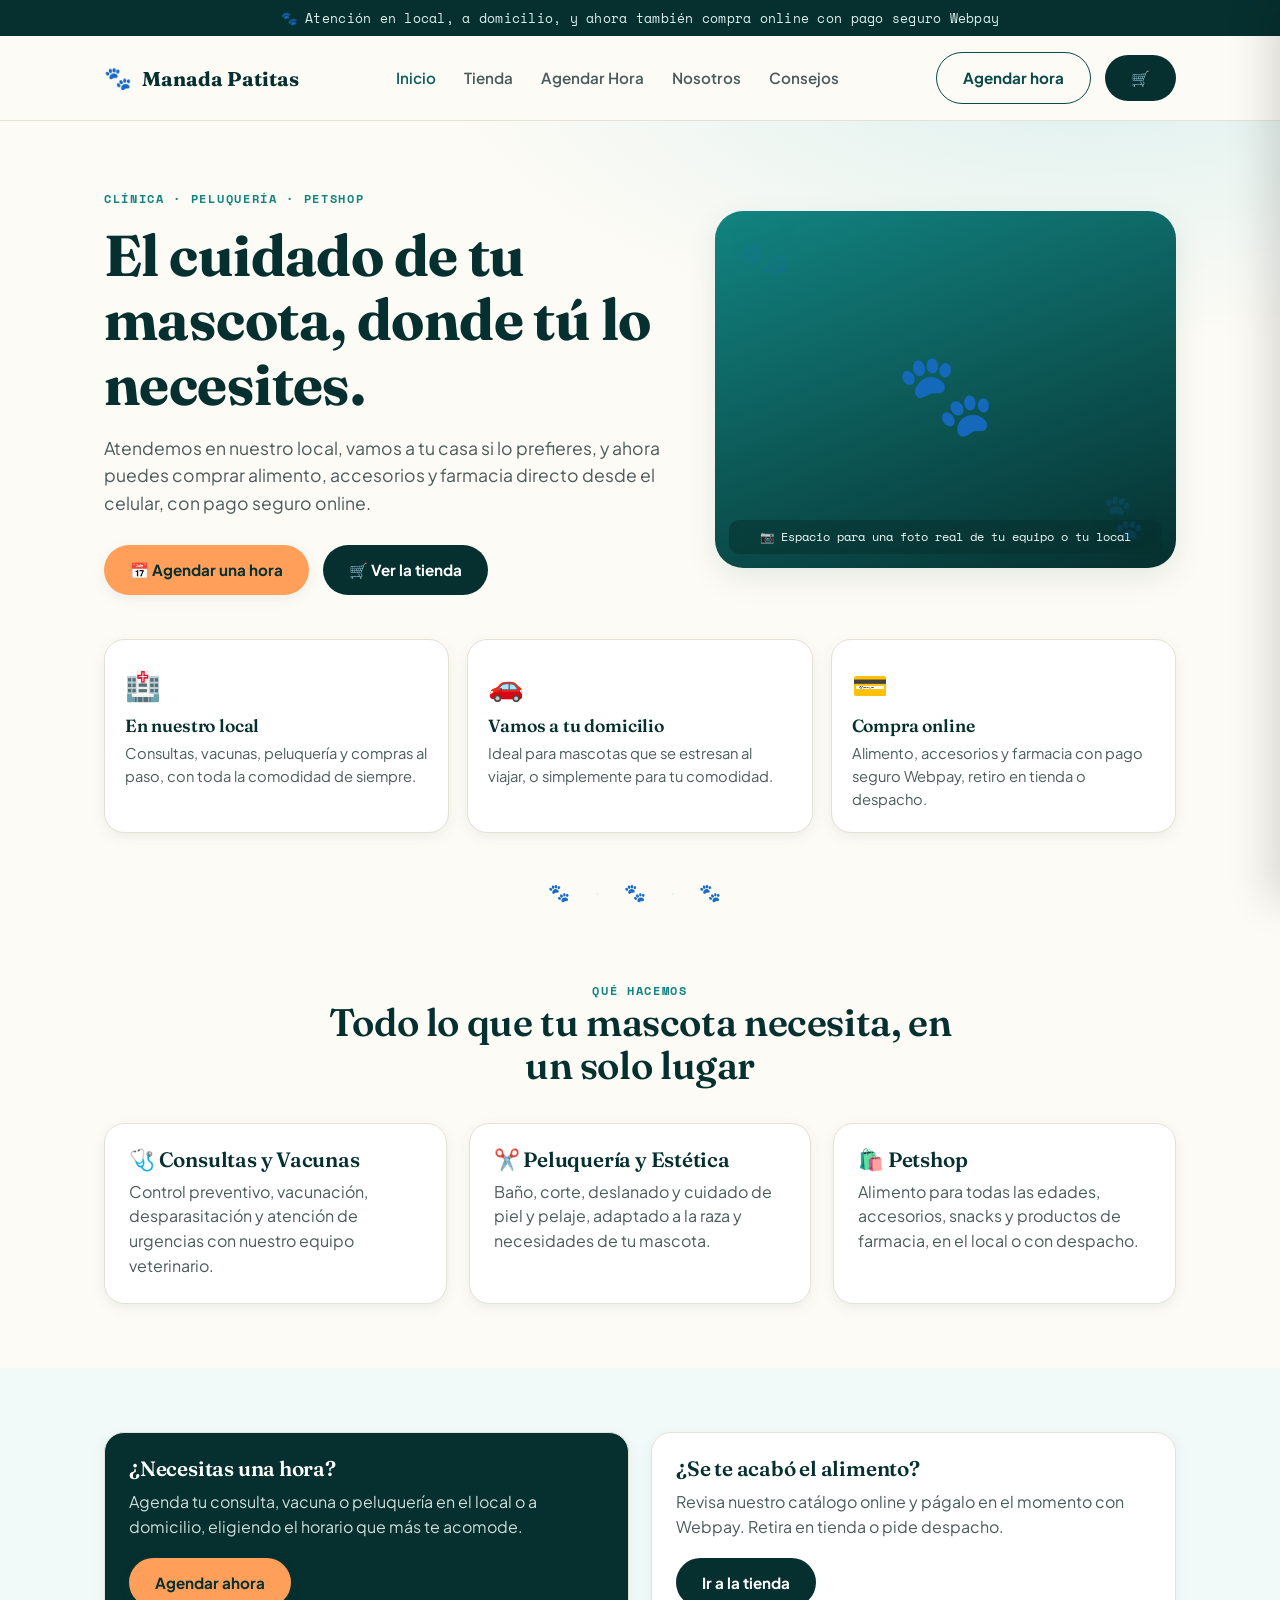
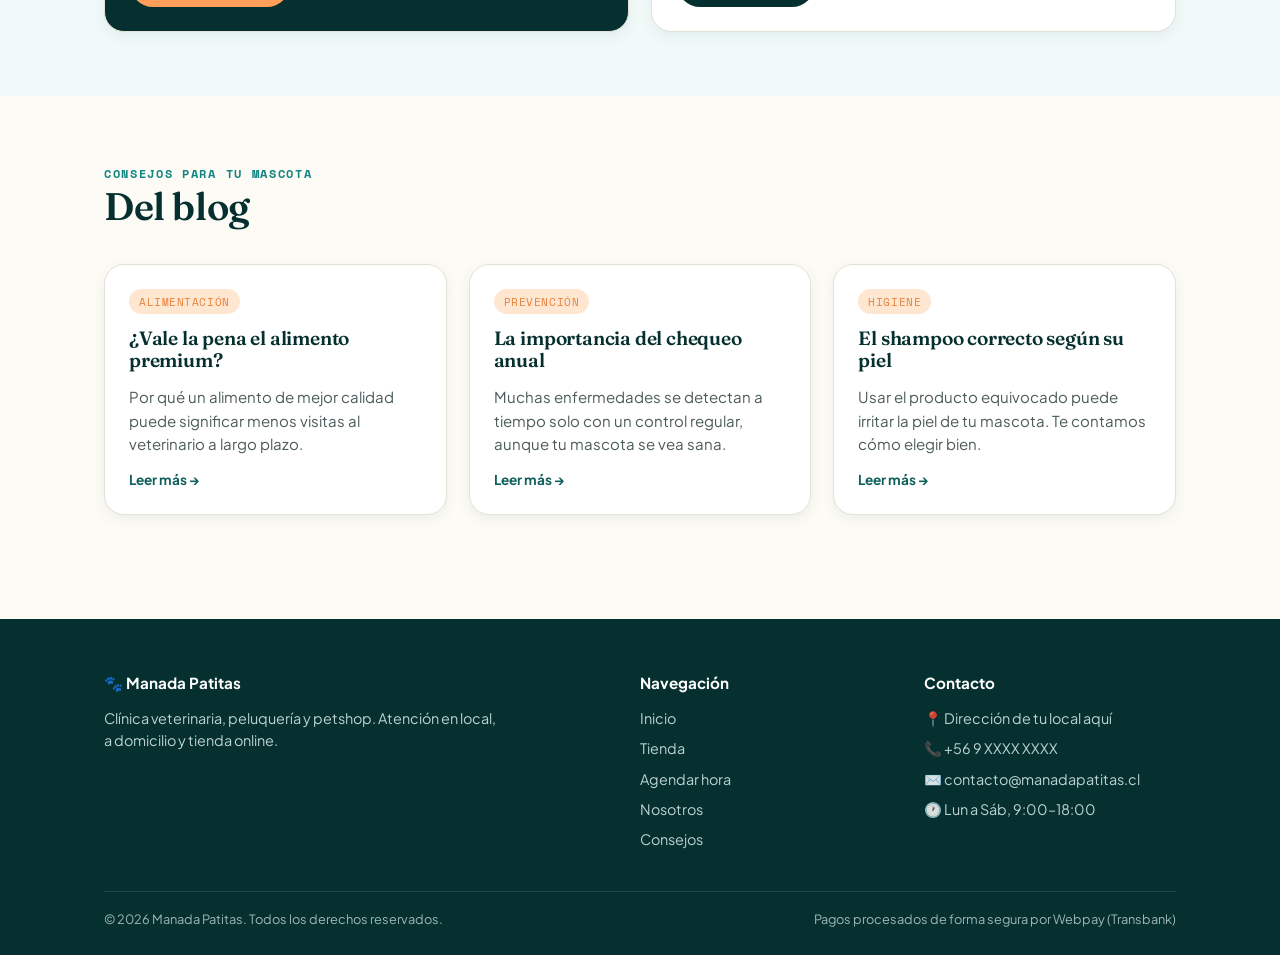
==== tienda/index.html @ aee654c7 "Add files via upload" ====
<!DOCTYPE html>
<html lang="es">
<head>
<meta charset="UTF-8">
<meta name="viewport" content="width=device-width, initial-scale=1.0">
<title>Manada Patitas — Veterinaria, Peluquería y Petshop</title>
<meta name="description" content="Clínica veterinaria, peluquería canina/felina y petshop. Atención en local, visitas a domicilio y tienda online con despacho.">
<link rel="stylesheet" href="estilos-tienda.css">
</head>
<body>

  <div class="barra-anuncio">🐾 Atención en local, a domicilio, y ahora también compra online con pago seguro Webpay</div>

  <nav class="nav-principal">
    <div class="nav-interior">
      <a href="index.html" class="marca"><span class="huella">🐾</span> Manada Patitas</a>
      <div class="nav-links" id="nav-links">
        <a href="index.html" class="activo">Inicio</a>
        <a href="tienda.html">Tienda</a>
        <a href="agenda.html">Agendar Hora</a>
        <a href="nosotros.html">Nosotros</a>
        <a href="blog.html">Consejos</a>
      </div>
      <div class="nav-cta">
        <a href="agenda.html" class="btn btn-fantasma">Agendar hora</a>
        <button id="btn-abrir-carrito" class="btn btn-secundario">🛒 <span id="badge-carrito" class="badge-cantidad oculto">0</span></button>
        <button class="nav-toggle" id="nav-toggle">☰</button>
      </div>
    </div>
  </nav>

  <!-- HERO -->
  <section class="hero">
    <div class="contenedor">
      <div class="hero-grid">
        <div>
          <span class="eyebrow">Clínica · Peluquería · Petshop</span>
          <h1>El cuidado de tu mascota, donde tú lo necesites.</h1>
          <p class="lead">Atendemos en nuestro local, vamos a tu casa si lo prefieres, y ahora puedes comprar alimento, accesorios y farmacia directo desde el celular, con pago seguro online.</p>
          <div class="hero-acciones">
            <a href="agenda.html" class="btn btn-primario">📅 Agendar una hora</a>
            <a href="tienda.html" class="btn btn-secundario">🛒 Ver la tienda</a>
          </div>
        </div>
        <div class="hero-ilustracion">
          <span class="huella-grande">🐾</span>
          <div class="placeholder-nota">📷 Espacio para una foto real de tu equipo o tu local</div>
        </div>
      </div>

      <div class="triptico">
        <div class="triptico-item">
          <div class="icono">🏥</div>
          <h3>En nuestro local</h3>
          <p>Consultas, vacunas, peluquería y compras al paso, con toda la comodidad de siempre.</p>
        </div>
        <div class="triptico-item">
          <div class="icono">🚗</div>
          <h3>Vamos a tu domicilio</h3>
          <p>Ideal para mascotas que se estresan al viajar, o simplemente para tu comodidad.</p>
        </div>
        <div class="triptico-item">
          <div class="icono">💳</div>
          <h3>Compra online</h3>
          <p>Alimento, accesorios y farmacia con pago seguro Webpay, retiro en tienda o despacho.</p>
        </div>
      </div>
    </div>
  </section>

  <div class="divisor-huellas">🐾 · 🐾 · 🐾</div>

  <!-- SERVICIOS DESTACADOS -->
  <section class="seccion">
    <div class="contenedor">
      <div class="seccion-cabecera centrada" style="margin-left:auto; margin-right:auto;">
        <span class="eyebrow">Qué hacemos</span>
        <h2>Todo lo que tu mascota necesita, en un solo lugar</h2>
      </div>
      <div class="grid-3">
        <div class="tarjeta">
          <h3>🩺 Consultas y Vacunas</h3>
          <p style="color:var(--ink-soft); margin-top:8px;">Control preventivo, vacunación, desparasitación y atención de urgencias con nuestro equipo veterinario.</p>
        </div>
        <div class="tarjeta">
          <h3>✂️ Peluquería y Estética</h3>
          <p style="color:var(--ink-soft); margin-top:8px;">Baño, corte, deslanado y cuidado de piel y pelaje, adaptado a la raza y necesidades de tu mascota.</p>
        </div>
        <div class="tarjeta">
          <h3>🛍️ Petshop</h3>
          <p style="color:var(--ink-soft); margin-top:8px;">Alimento para todas las edades, accesorios, snacks y productos de farmacia, en el local o con despacho.</p>
        </div>
      </div>
    </div>
  </section>

  <!-- CTA DOBLE -->
  <section class="seccion seccion-alt">
    <div class="contenedor grid-2">
      <div class="tarjeta" style="background:var(--teal-950); color:var(--teal-050);">
        <h3 style="color:var(--white);">¿Necesitas una hora?</h3>
        <p style="opacity:0.85; margin:10px 0 18px;">Agenda tu consulta, vacuna o peluquería en el local o a domicilio, eligiendo el horario que más te acomode.</p>
        <a href="agenda.html" class="btn btn-primario">Agendar ahora</a>
      </div>
      <div class="tarjeta">
        <h3>¿Se te acabó el alimento?</h3>
        <p style="color:var(--ink-soft); margin:10px 0 18px;">Revisa nuestro catálogo online y págalo en el momento con Webpay. Retira en tienda o pide despacho.</p>
        <a href="tienda.html" class="btn btn-secundario">Ir a la tienda</a>
      </div>
    </div>
  </section>

  <!-- MINI BLOG PREVIEW -->
  <section class="seccion">
    <div class="contenedor">
      <div class="seccion-cabecera">
        <span class="eyebrow">Consejos para tu mascota</span>
        <h2>Del blog</h2>
      </div>
      <div class="grid-3">
        <div class="articulo-card tarjeta">
          <span class="categoria-tag">Alimentación</span>
          <h3>¿Vale la pena el alimento premium?</h3>
          <p>Por qué un alimento de mejor calidad puede significar menos visitas al veterinario a largo plazo.</p>
          <a href="blog.html#alimentacion" class="fuente-link">Leer más →</a>
        </div>
        <div class="articulo-card tarjeta">
          <span class="categoria-tag">Prevención</span>
          <h3>La importancia del chequeo anual</h3>
          <p>Muchas enfermedades se detectan a tiempo solo con un control regular, aunque tu mascota se vea sana.</p>
          <a href="blog.html#chequeos" class="fuente-link">Leer más →</a>
        </div>
        <div class="articulo-card tarjeta">
          <span class="categoria-tag">Higiene</span>
          <h3>El shampoo correcto según su piel</h3>
          <p>Usar el producto equivocado puede irritar la piel de tu mascota. Te contamos cómo elegir bien.</p>
          <a href="blog.html#shampoo" class="fuente-link">Leer más →</a>
        </div>
      </div>
    </div>
  </section>

  <div id="footer-placeholder"></div>

  <!-- CARRITO LATERAL -->
  <div class="overlay-carrito" id="overlay-carrito"></div>
  <div class="panel-carrito" id="panel-carrito">
    <div class="carrito-cabecera">
      <h3>Tu carrito</h3>
      <button id="btn-cerrar-carrito" class="btn btn-fantasma" style="padding:8px 14px;">✕</button>
    </div>
    <div class="carrito-items" id="carrito-items-lista"></div>
    <div class="carrito-footer">
      <div class="carrito-total-row"><span>Total</span><span id="carrito-total" class="dato-mono">$0</span></div>
      <a href="tienda.html#checkout" class="btn btn-primario btn-block" id="btn-ir-a-pagar">Ir a pagar</a>
    </div>
  </div>

  <script src="tienda.js"></script>
  <script src="componentes.js"></script>
</body>
</html>
---- tienda/estilos-tienda.css ----
/* =========================================================================
   MANADA PATITAS — SITIO PÚBLICO (tienda / agenda / blog)
   Sistema de diseño propio para el sitio de clientes, distinto del panel
   interno, pero construido sobre el mismo verde-azulado de marca.
   ========================================================================= */

@import url('https://fonts.googleapis.com/css2?family=Fraunces:opsz,wght@9..144,400;9..144,600;9..144,700&family=Plus+Jakarta+Sans:wght@400;500;600;700;800&family=Space+Mono:wght@400;700&display=swap');

:root {
  /* Paleta */
  --teal-950: #06302f;
  --teal-800: #0b4a48;
  --teal-700: #0f5f5c;
  --teal-600: #128481;
  --teal-500: #17a3a0;
  --teal-100: #dcf0ee;
  --teal-050: #f1faf9;

  --apricot-600: #e8823a;
  --apricot-500: #ff9f5a;
  --apricot-100: #ffe6d1;

  --paper: #fdfbf5;
  --ink: #1c2626;
  --ink-soft: #4b5b5a;
  --line: #e4e1d6;
  --white: #ffffff;

  --font-display: 'Fraunces', 'Georgia', serif;
  --font-body: 'Plus Jakarta Sans', -apple-system, BlinkMacSystemFont, sans-serif;
  --font-mono: 'Space Mono', monospace;

  --radio: 20px;
  --radio-sm: 12px;
  --sombra: 0 10px 30px rgba(11, 74, 72, 0.10);
  --sombra-suave: 0 4px 14px rgba(11, 74, 72, 0.07);
}

* { box-sizing: border-box; margin: 0; padding: 0; }

html { scroll-behavior: smooth; }

body {
  font-family: var(--font-body);
  background: var(--paper);
  color: var(--ink);
  line-height: 1.55;
  -webkit-font-smoothing: antialiased;
}

img { max-width: 100%; display: block; }
a { color: inherit; text-decoration: none; }
ul { list-style: none; }

.contenedor {
  max-width: 1120px;
  margin: 0 auto;
  padding: 0 24px;
}

/* ---------- Tipografía general ---------- */
h1, h2, h3, .display {
  font-family: var(--font-display);
  font-weight: 600;
  color: var(--teal-950);
  line-height: 1.12;
  letter-spacing: -0.01em;
}
h1 { font-size: clamp(2.4rem, 5vw, 3.6rem); font-weight: 700; }
h2 { font-size: clamp(1.7rem, 3.2vw, 2.4rem); }
h3 { font-size: 1.3rem; }
.eyebrow {
  font-family: var(--font-mono);
  font-size: 0.75rem;
  letter-spacing: 0.14em;
  text-transform: uppercase;
  color: var(--teal-600);
  font-weight: 700;
}
.lead { font-size: 1.1rem; color: var(--ink-soft); max-width: 60ch; }
.precio, .dato-mono { font-family: var(--font-mono); }

/* ---------- Barra superior ---------- */
.barra-anuncio {
  background: var(--teal-950);
  color: var(--teal-100);
  text-align: center;
  font-size: 0.82rem;
  padding: 8px 16px;
  font-family: var(--font-mono);
  letter-spacing: 0.02em;
}

.nav-principal {
  background: var(--paper);
  border-bottom: 1px solid var(--line);
  position: sticky;
  top: 0;
  z-index: 50;
}
.nav-interior {
  max-width: 1120px;
  margin: 0 auto;
  padding: 16px 24px;
  display: flex;
  align-items: center;
  justify-content: space-between;
  gap: 20px;
}
.marca {
  display: flex;
  align-items: center;
  gap: 10px;
  font-family: var(--font-display);
  font-weight: 700;
  font-size: 1.25rem;
  color: var(--teal-950);
}
.marca .huella { font-size: 1.4rem; }
.nav-links {
  display: flex;
  gap: 28px;
  font-weight: 600;
  font-size: 0.95rem;
}
.nav-links a { color: var(--ink-soft); transition: color .15s; }
.nav-links a:hover, .nav-links a.activo { color: var(--teal-700); }
.nav-cta { display: flex; align-items: center; gap: 14px; }
.nav-toggle {
  display: none;
  background: none;
  border: none;
  font-size: 1.6rem;
  color: var(--teal-950);
  cursor: pointer;
}

/* ---------- Botones ---------- */
.btn {
  display: inline-flex;
  align-items: center;
  justify-content: center;
  gap: 8px;
  font-family: var(--font-body);
  font-weight: 700;
  font-size: 0.95rem;
  padding: 13px 26px;
  border-radius: 999px;
  border: none;
  cursor: pointer;
  transition: transform .15s ease, box-shadow .15s ease, background .15s ease;
  white-space: nowrap;
}
.btn:hover { transform: translateY(-1px); }
.btn-primario { background: var(--apricot-500); color: var(--teal-950); box-shadow: var(--sombra-suave); }
.btn-primario:hover { background: var(--apricot-600); color: var(--white); }
.btn-secundario { background: var(--teal-950); color: var(--white); }
.btn-secundario:hover { background: var(--teal-800); }
.btn-fantasma { background: transparent; color: var(--teal-800); border: 1.5px solid var(--teal-800); }
.btn-fantasma:hover { background: var(--teal-050); }
.btn-block { width: 100%; }
.btn:disabled { opacity: 0.55; cursor: not-allowed; transform: none; }

/* ---------- Hero (triptico: local / a domicilio / online) ---------- */
.hero {
  padding: 64px 0 40px;
  background: radial-gradient(1100px 500px at 85% -10%, var(--teal-100) 0%, transparent 60%);
}
.hero-grid {
  display: grid;
  grid-template-columns: 1.1fr 0.9fr;
  gap: 48px;
  align-items: center;
}
.hero h1 { margin: 14px 0 18px; }
.hero-acciones { display: flex; gap: 14px; margin-top: 28px; flex-wrap: wrap; }

.hero-ilustracion {
  aspect-ratio: 4 / 3.1;
  border-radius: 28px;
  background: linear-gradient(160deg, var(--teal-600), var(--teal-950));
  position: relative;
  overflow: hidden;
  display: flex;
  align-items: center;
  justify-content: center;
  color: var(--teal-050);
  box-shadow: var(--sombra);
}
.hero-ilustracion .huella-grande { font-size: 5rem; opacity: 0.9; }
.hero-ilustracion::before, .hero-ilustracion::after {
  content: "🐾";
  position: absolute;
  font-size: 2.4rem;
  opacity: 0.18;
  transform: rotate(-18deg);
}
.hero-ilustracion::before { top: 16px; left: 24px; }
.hero-ilustracion::after { bottom: 24px; right: 28px; transform: rotate(20deg); }
.placeholder-nota {
  position: absolute;
  bottom: 14px; left: 14px; right: 14px;
  background: rgba(6,48,47,0.55);
  color: var(--teal-050);
  font-size: 0.72rem;
  padding: 8px 12px;
  border-radius: 10px;
  font-family: var(--font-mono);
  text-align: center;
}

.triptico {
  display: grid;
  grid-template-columns: repeat(3, 1fr);
  gap: 18px;
  margin-top: 44px;
}
.triptico-item {
  background: var(--white);
  border: 1px solid var(--line);
  border-radius: var(--radio);
  padding: 22px 20px;
  box-shadow: var(--sombra-suave);
}
.triptico-item .icono { font-size: 1.8rem; }
.triptico-item h3 { margin: 10px 0 6px; font-size: 1.1rem; }
.triptico-item p { color: var(--ink-soft); font-size: 0.92rem; }

/* ---------- Secciones genéricas ---------- */
.seccion { padding: 64px 0; }
.seccion-alt { background: var(--teal-050); }
.seccion-cabecera { max-width: 640px; margin-bottom: 36px; }
.seccion-cabecera.centrada { margin-left: auto; margin-right: auto; text-align: center; }

.divisor-huellas {
  text-align: center;
  font-size: 1.1rem;
  letter-spacing: 0.6em;
  color: var(--teal-100);
  padding: 6px 0;
}

/* ---------- Tarjetas genéricas ---------- */
.tarjeta {
  background: var(--white);
  border: 1px solid var(--line);
  border-radius: var(--radio);
  box-shadow: var(--sombra-suave);
  padding: 24px;
}

/* ---------- Grillas ---------- */
.grid-3 { display: grid; grid-template-columns: repeat(3, 1fr); gap: 22px; }
.grid-2 { display: grid; grid-template-columns: repeat(2, 1fr); gap: 22px; }

/* ---------- Placeholder de imagen (para que el dueño suba fotos reales) ---------- */
.foto-placeholder {
  aspect-ratio: 4/3;
  border-radius: var(--radio-sm);
  background: repeating-linear-gradient(135deg, var(--teal-100), var(--teal-100) 10px, var(--teal-050) 10px, var(--teal-050) 20px);
  display: flex;
  flex-direction: column;
  align-items: center;
  justify-content: center;
  gap: 6px;
  color: var(--teal-700);
  text-align: center;
  padding: 12px;
}
.foto-placeholder .icono { font-size: 2rem; }
.foto-placeholder small { font-family: var(--font-mono); font-size: 0.68rem; color: var(--teal-600); }

/* ---------- Blog / artículos ---------- */
.articulo-card { display: flex; flex-direction: column; gap: 14px; }
.articulo-card .categoria-tag {
  align-self: flex-start;
  background: var(--apricot-100);
  color: var(--apricot-600);
  font-family: var(--font-mono);
  font-size: 0.7rem;
  padding: 4px 10px;
  border-radius: 999px;
  text-transform: uppercase;
  letter-spacing: 0.05em;
}
.articulo-card h3 { font-size: 1.2rem; }
.articulo-card p { color: var(--ink-soft); font-size: 0.94rem; }
.fuente-link {
  font-size: 0.85rem;
  font-weight: 700;
  color: var(--teal-700);
  display: inline-flex;
  align-items: center;
  gap: 6px;
  margin-top: auto;
}
.fuente-link:hover { color: var(--apricot-600); }

/* ---------- Tienda / catálogo ---------- */
.barra-tienda {
  display: flex;
  gap: 14px;
  align-items: center;
  flex-wrap: wrap;
  margin-bottom: 28px;
}
.input-buscar {
  flex: 1;
  min-width: 220px;
  padding: 13px 18px;
  border-radius: 999px;
  border: 1.5px solid var(--line);
  font-family: var(--font-body);
  font-size: 0.95rem;
  background: var(--white);
}
.input-buscar:focus { outline: none; border-color: var(--teal-500); }

.filtros-categoria { display: flex; gap: 8px; flex-wrap: wrap; }
.chip-categoria {
  padding: 8px 16px;
  border-radius: 999px;
  border: 1.5px solid var(--line);
  background: var(--white);
  font-size: 0.85rem;
  font-weight: 600;
  cursor: pointer;
  color: var(--ink-soft);
}
.chip-categoria.activo { background: var(--teal-950); border-color: var(--teal-950); color: var(--white); }

.grid-productos {
  display: grid;
  grid-template-columns: repeat(auto-fill, minmax(220px, 1fr));
  gap: 18px;
}
.producto-card {
  background: var(--white);
  border: 1px solid var(--line);
  border-radius: var(--radio-sm);
  padding: 16px;
  display: flex;
  flex-direction: column;
  gap: 10px;
  transition: box-shadow .15s, transform .15s;
}
.producto-card:hover { box-shadow: var(--sombra); transform: translateY(-2px); }
.producto-imagen {
  aspect-ratio: 1/1;
  border-radius: 10px;
  background: var(--teal-050);
  display: flex; align-items: center; justify-content: center;
  font-size: 2.2rem;
}
.producto-card h4 { font-size: 0.98rem; color: var(--ink); }
.producto-card .categoria { font-size: 0.75rem; color: var(--ink-soft); }
.producto-card .precio { font-size: 1.15rem; font-weight: 700; color: var(--teal-800); }
.producto-card .stock-info { font-size: 0.75rem; color: var(--ink-soft); }

/* ---------- Carrito ---------- */
.panel-carrito {
  position: fixed;
  top: 0; right: 0;
  height: 100vh;
  width: min(420px, 100vw);
  background: var(--white);
  box-shadow: -12px 0 40px rgba(0,0,0,0.14);
  transform: translateX(100%);
  transition: transform .28s ease;
  z-index: 200;
  display: flex;
  flex-direction: column;
}
.panel-carrito.abierto { transform: translateX(0); }
.carrito-cabecera {
  padding: 20px 22px;
  border-bottom: 1px solid var(--line);
  display: flex; align-items: center; justify-content: space-between;
}
.carrito-items { flex: 1; overflow-y: auto; padding: 12px 22px; }
.carrito-item-row {
  display: flex; justify-content: space-between; align-items: center;
  padding: 12px 0; border-bottom: 1px dashed var(--line); gap: 10px;
}
.carrito-item-row .cantidad-controles { display: flex; align-items: center; gap: 8px; }
.carrito-item-row .cantidad-controles button {
  width: 26px; height: 26px; border-radius: 50%; border: 1px solid var(--line);
  background: var(--teal-050); cursor: pointer; font-weight: 700;
}
.carrito-footer { padding: 20px 22px; border-top: 1px solid var(--line); }
.carrito-total-row { display: flex; justify-content: space-between; font-weight: 700; font-size: 1.15rem; margin-bottom: 14px; }
.overlay-carrito {
  position: fixed; inset: 0; background: rgba(6,48,47,0.4);
  z-index: 190; opacity: 0; pointer-events: none; transition: opacity .2s;
}
.overlay-carrito.visible { opacity: 1; pointer-events: auto; }

.boton-carrito-flotante {
  position: fixed; bottom: 22px; right: 22px; z-index: 150;
  background: var(--teal-950); color: var(--white);
  border-radius: 999px; padding: 14px 22px; box-shadow: var(--sombra);
  display: flex; align-items: center; gap: 8px; font-weight: 700; cursor: pointer;
  border: none; font-family: var(--font-body); font-size: 0.95rem;
}
.badge-cantidad {
  background: var(--apricot-500); color: var(--teal-950);
  border-radius: 999px; min-width: 22px; height: 22px; padding: 0 6px;
  display: inline-flex; align-items: center; justify-content: center;
  font-size: 0.78rem; font-family: var(--font-mono); font-weight: 700;
}

/* ---------- Formularios ---------- */
.campo { display: flex; flex-direction: column; gap: 6px; margin-bottom: 16px; }
.campo label { font-size: 0.85rem; font-weight: 700; color: var(--teal-950); }
.campo input, .campo select, .campo textarea {
  padding: 12px 14px; border-radius: 12px; border: 1.5px solid var(--line);
  font-family: var(--font-body); font-size: 0.95rem; background: var(--white);
}
.campo input:focus, .campo select:focus, .campo textarea:focus { outline: none; border-color: var(--teal-500); }
.form-grid-2 { display: grid; grid-template-columns: 1fr 1fr; gap: 0 16px; }

/* ---------- Agenda pública (horarios) ---------- */
.horarios-grid-publico {
  display: grid;
  grid-template-columns: repeat(auto-fill, minmax(110px, 1fr));
  gap: 10px;
  margin: 18px 0 26px;
}
.bloque-hora-publico {
  padding: 12px 8px;
  border-radius: 12px;
  text-align: center;
  font-weight: 700;
  font-size: 0.9rem;
  border: 1.5px solid var(--line);
  cursor: pointer;
  background: var(--white);
  transition: all .12s;
}
.bloque-hora-publico.disponible:hover { border-color: var(--teal-500); background: var(--teal-050); }
.bloque-hora-publico.seleccionado { background: var(--teal-950); color: var(--white); border-color: var(--teal-950); }
.bloque-hora-publico.ocupado { background: #f4f0ea; color: #b7b0a2; cursor: not-allowed; text-decoration: line-through; }

/* ---------- Footer ---------- */
footer {
  background: var(--teal-950);
  color: var(--teal-100);
  padding: 52px 0 26px;
  margin-top: 40px;
}
.footer-grid { display: grid; grid-template-columns: 2fr 1fr 1fr; gap: 32px; margin-bottom: 32px; }
.footer-grid h4 { color: var(--white); font-family: var(--font-body); font-size: 0.95rem; margin-bottom: 12px; }
.footer-grid ul li { margin-bottom: 8px; font-size: 0.9rem; opacity: 0.85; }
.footer-grid ul li a:hover { text-decoration: underline; }
.footer-bottom {
  border-top: 1px solid rgba(255,255,255,0.15);
  padding-top: 18px; font-size: 0.8rem; opacity: 0.7;
  display: flex; justify-content: space-between; flex-wrap: wrap; gap: 10px;
}

/* ---------- Utilidades ---------- */
.centrado { text-align: center; }
.mt-24 { margin-top: 24px; } .mt-40 { margin-top: 40px; }
.oculto { display: none !important; }
.aviso {
  padding: 14px 18px; border-radius: 12px; font-size: 0.9rem; margin-bottom: 18px;
}
.aviso-info { background: var(--teal-050); color: var(--teal-800); border: 1px solid var(--teal-100); }
.aviso-error { background: #fdeeea; color: #b0402a; border: 1px solid #f6cfc2; }
.aviso-exito { background: #eaf7ec; color: #1e7a37; border: 1px solid #c9ecd0; }

/* ---------- Responsive ---------- */
@media (max-width: 880px) {
  .hero-grid { grid-template-columns: 1fr; }
  .triptico { grid-template-columns: 1fr; }
  .grid-3, .grid-2, .footer-grid, .form-grid-2 { grid-template-columns: 1fr; }
  .nav-links { display: none; }
  .nav-toggle { display: block; }
}
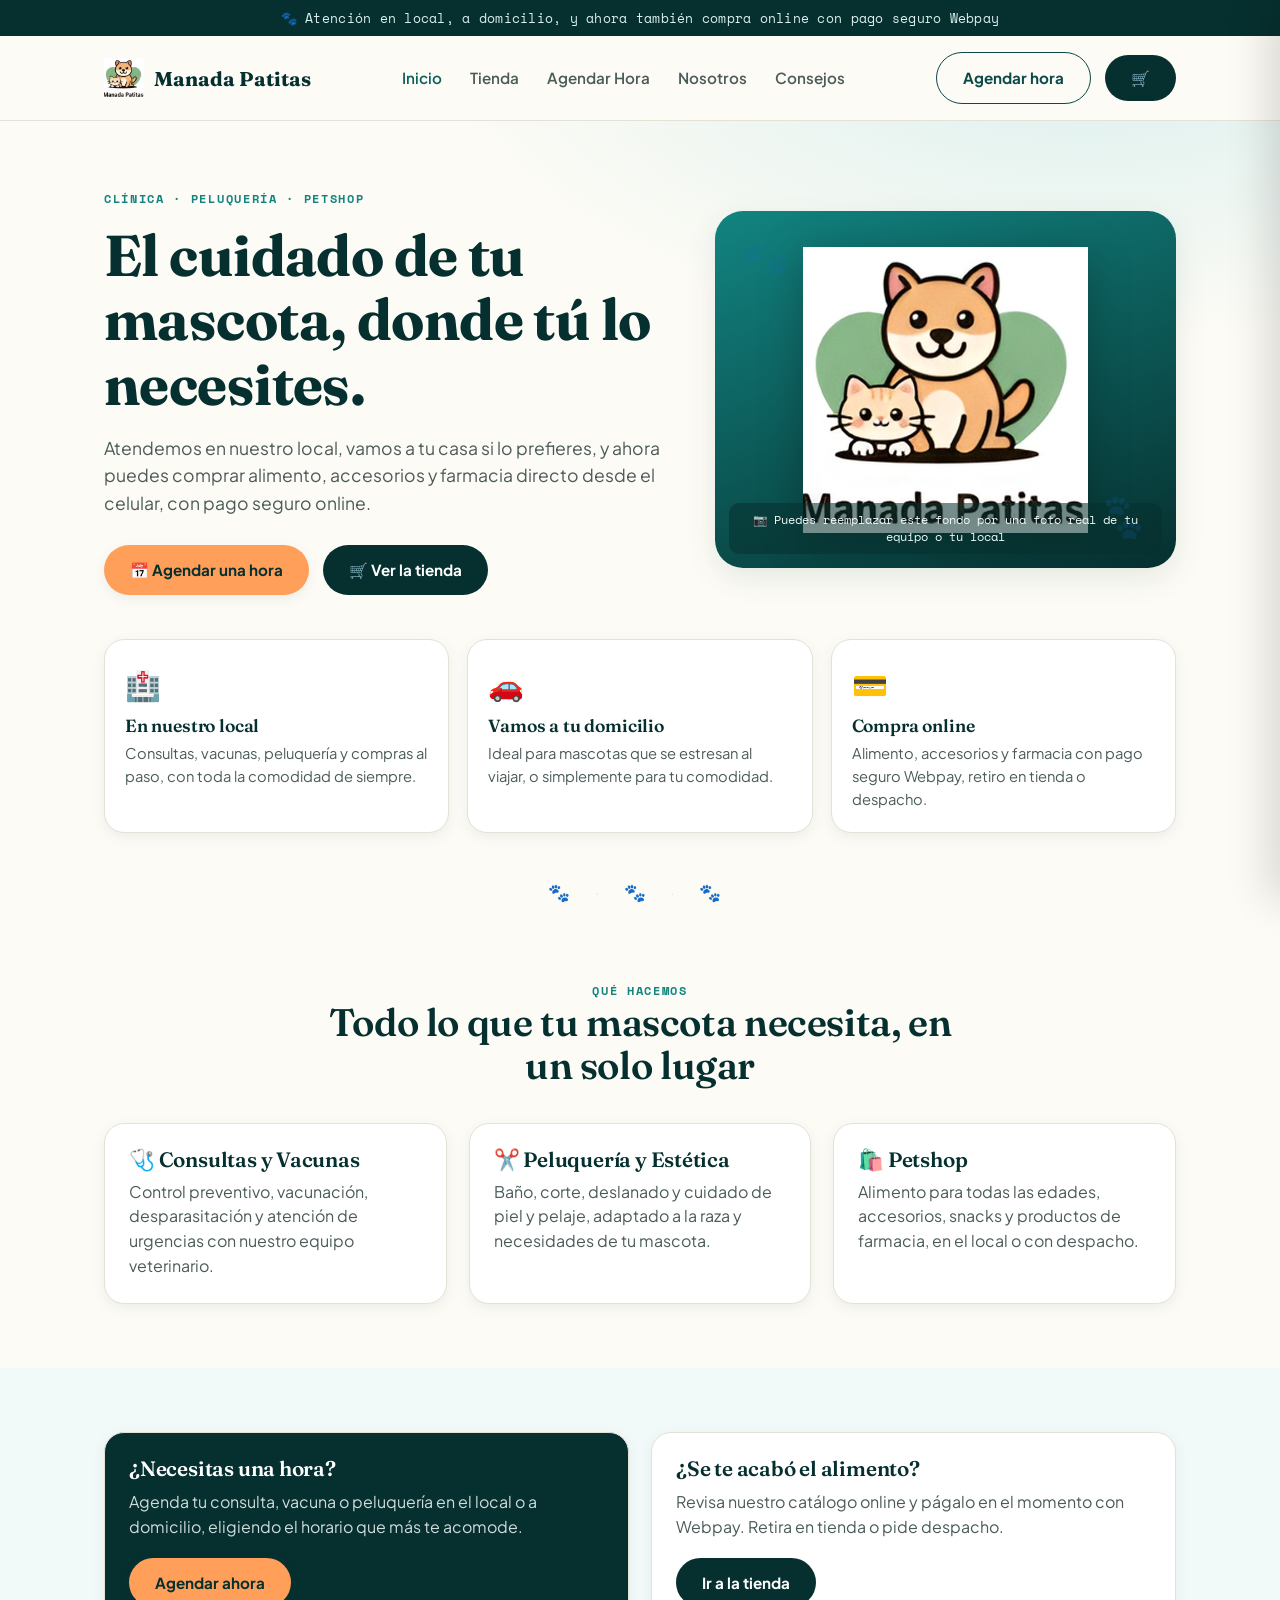
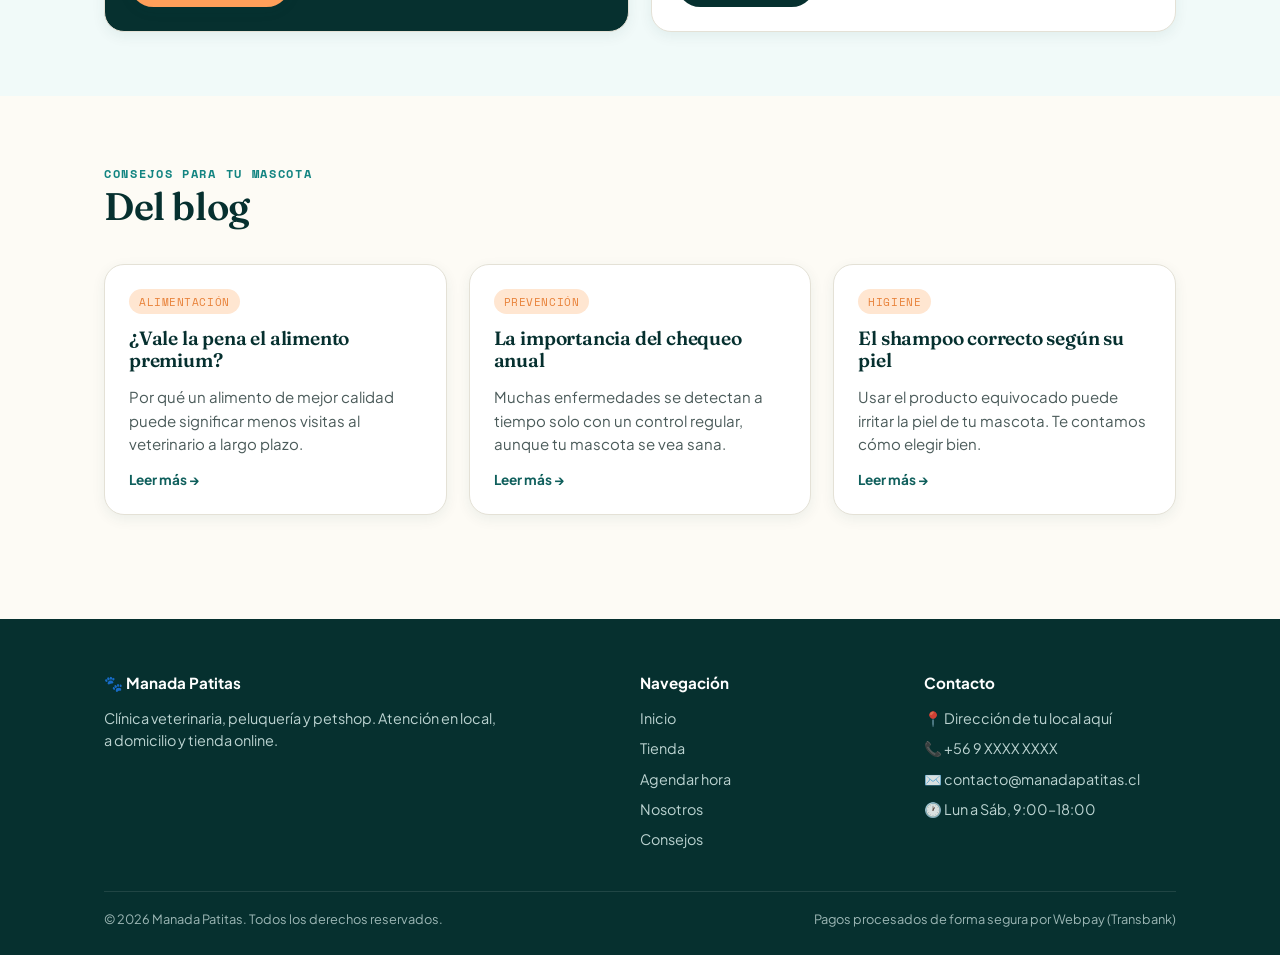
==== commit 98763b0f: "Add files via upload" ====
--- a/tienda/index.html
+++ b/tienda/index.html
@@ -5,6 +5,7 @@
 <meta name="viewport" content="width=device-width, initial-scale=1.0">
 <title>Manada Patitas — Veterinaria, Peluquería y Petshop</title>
 <meta name="description" content="Clínica veterinaria, peluquería canina/felina y petshop. Atención en local, visitas a domicilio y tienda online con despacho.">
+<link rel="icon" href="../favicon.jpg">
 <link rel="stylesheet" href="estilos-tienda.css">
 </head>
 <body>
@@ -13,7 +14,7 @@
 
   <nav class="nav-principal">
     <div class="nav-interior">
-      <a href="index.html" class="marca"><span class="huella">🐾</span> Manada Patitas</a>
+      <a href="index.html" class="marca"><img src="../icon-512x512.png" alt="Manada Patitas" class="logo-nav"> Manada Patitas</a>
       <div class="nav-links" id="nav-links">
         <a href="index.html" class="activo">Inicio</a>
         <a href="tienda.html">Tienda</a>
@@ -43,8 +44,8 @@
           </div>
         </div>
         <div class="hero-ilustracion">
-          <span class="huella-grande">🐾</span>
-          <div class="placeholder-nota">📷 Espacio para una foto real de tu equipo o tu local</div>
+          <img src="../icon-512x512.png" alt="Manada Patitas" style="width:62%; filter: drop-shadow(0 8px 20px rgba(0,0,0,0.25));">
+          <div class="placeholder-nota">📷 Puedes reemplazar este fondo por una foto real de tu equipo o tu local</div>
         </div>
       </div>
 
--- a/tienda/estilos-tienda.css
+++ b/tienda/estilos-tienda.css
@@ -117,6 +117,7 @@
   color: var(--teal-950);
 }
 .marca .huella { font-size: 1.4rem; }
+.logo-nav { height: 40px; width: 40px; object-fit: contain; }
 .nav-links {
   display: flex;
   gap: 28px;
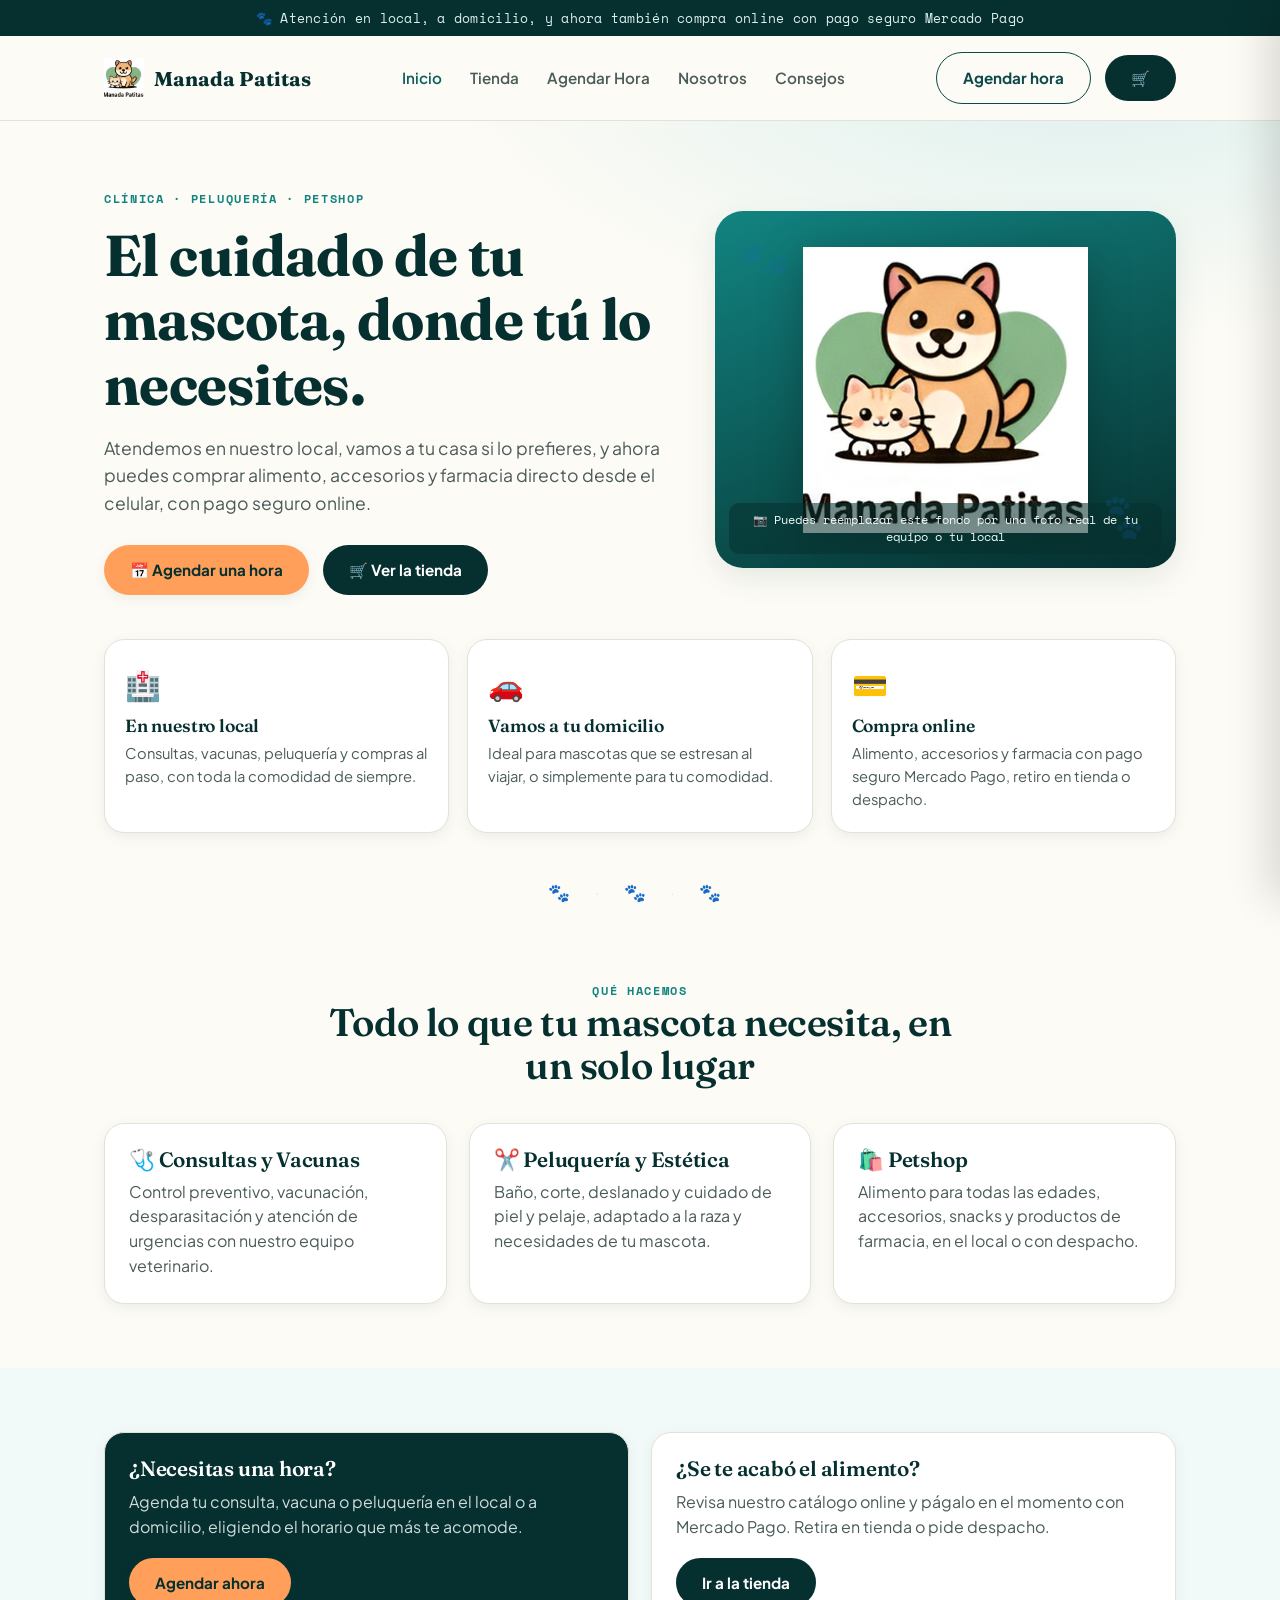
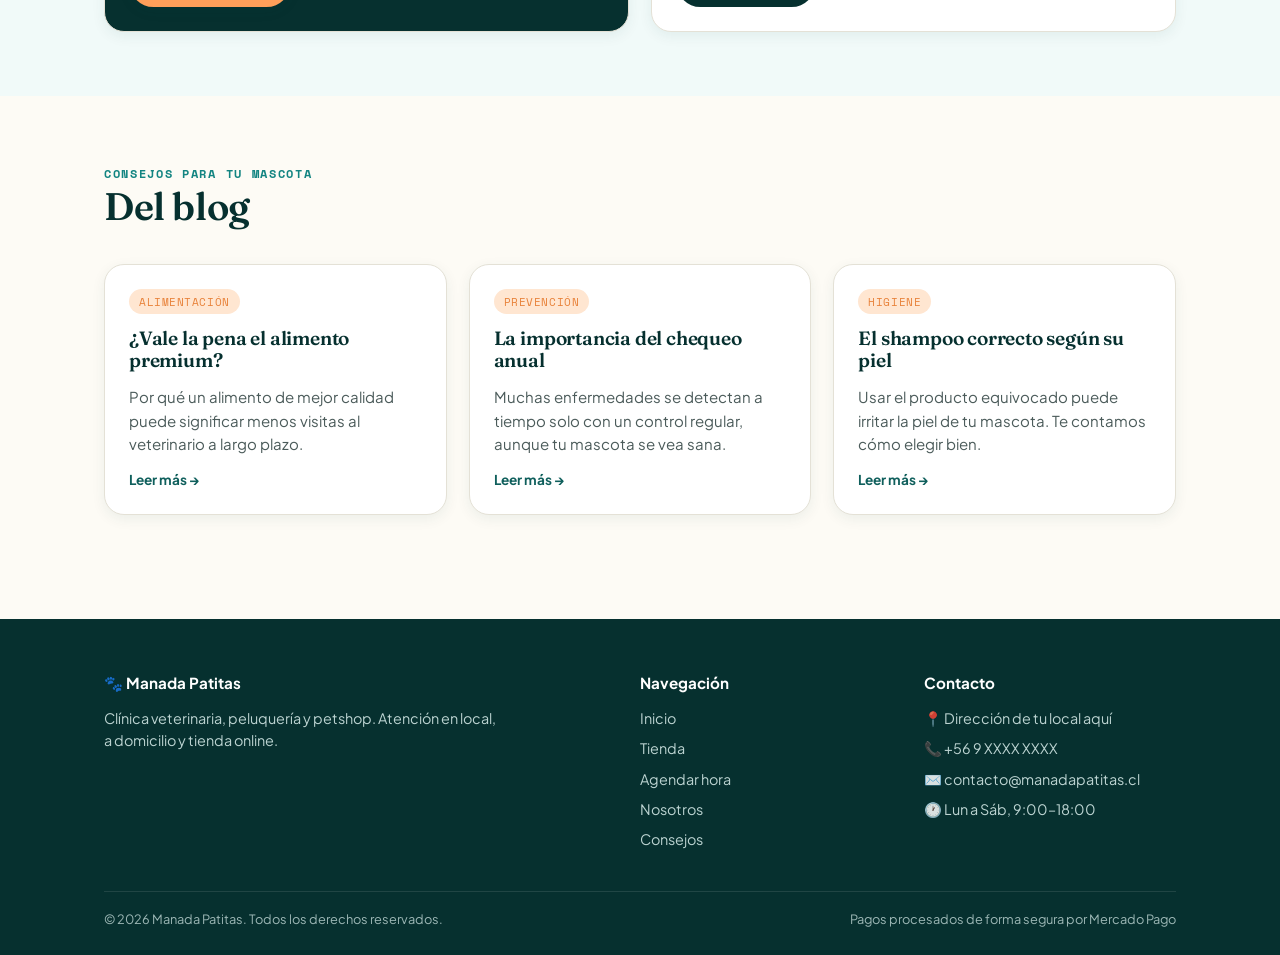
==== commit c89ef405: "Add files via upload" ====
--- a/tienda/index.html
+++ b/tienda/index.html
@@ -3,6 +3,7 @@
 <head>
 <meta charset="UTF-8">
 <meta name="viewport" content="width=device-width, initial-scale=1.0">
+<meta name="color-scheme" content="light">
 <title>Manada Patitas — Veterinaria, Peluquería y Petshop</title>
 <meta name="description" content="Clínica veterinaria, peluquería canina/felina y petshop. Atención en local, visitas a domicilio y tienda online con despacho.">
 <link rel="icon" href="../favicon.jpg">
@@ -10,7 +11,7 @@
 </head>
 <body>
 
-  <div class="barra-anuncio">🐾 Atención en local, a domicilio, y ahora también compra online con pago seguro Webpay</div>
+  <div class="barra-anuncio">🐾 Atención en local, a domicilio, y ahora también compra online con pago seguro Mercado Pago</div>
 
   <nav class="nav-principal">
     <div class="nav-interior">
@@ -23,7 +24,7 @@
         <a href="blog.html">Consejos</a>
       </div>
       <div class="nav-cta">
-        <a href="agenda.html" class="btn btn-fantasma">Agendar hora</a>
+        <a href="agenda.html" class="btn btn-fantasma nav-cta-agenda">Agendar hora</a>
         <button id="btn-abrir-carrito" class="btn btn-secundario">🛒 <span id="badge-carrito" class="badge-cantidad oculto">0</span></button>
         <button class="nav-toggle" id="nav-toggle">☰</button>
       </div>
@@ -63,7 +64,7 @@
         <div class="triptico-item">
           <div class="icono">💳</div>
           <h3>Compra online</h3>
-          <p>Alimento, accesorios y farmacia con pago seguro Webpay, retiro en tienda o despacho.</p>
+          <p>Alimento, accesorios y farmacia con pago seguro Mercado Pago, retiro en tienda o despacho.</p>
         </div>
       </div>
     </div>
@@ -105,7 +106,7 @@
       </div>
       <div class="tarjeta">
         <h3>¿Se te acabó el alimento?</h3>
-        <p style="color:var(--ink-soft); margin:10px 0 18px;">Revisa nuestro catálogo online y págalo en el momento con Webpay. Retira en tienda o pide despacho.</p>
+        <p style="color:var(--ink-soft); margin:10px 0 18px;">Revisa nuestro catálogo online y págalo en el momento con Mercado Pago. Retira en tienda o pide despacho.</p>
         <a href="tienda.html" class="btn btn-secundario">Ir a la tienda</a>
       </div>
     </div>
--- a/tienda/estilos-tienda.css
+++ b/tienda/estilos-tienda.css
@@ -7,6 +7,8 @@
 @import url('https://fonts.googleapis.com/css2?family=Fraunces:opsz,wght@9..144,400;9..144,600;9..144,700&family=Plus+Jakarta+Sans:wght@400;500;600;700;800&family=Space+Mono:wght@400;700&display=swap');
 
 :root {
+  color-scheme: light;
+
   /* Paleta */
   --teal-950: #06302f;
   --teal-800: #0b4a48;
@@ -38,7 +40,7 @@
 
 * { box-sizing: border-box; margin: 0; padding: 0; }
 
-html { scroll-behavior: smooth; }
+html { scroll-behavior: smooth; color-scheme: light; }
 
 body {
   font-family: var(--font-body);
@@ -115,9 +117,11 @@
   font-weight: 700;
   font-size: 1.25rem;
   color: var(--teal-950);
+  white-space: nowrap;
+  flex-shrink: 0;
 }
 .marca .huella { font-size: 1.4rem; }
-.logo-nav { height: 40px; width: 40px; object-fit: contain; }
+.logo-nav { height: 40px; width: 40px; object-fit: contain; flex-shrink: 0; }
 .nav-links {
   display: flex;
   gap: 28px;
@@ -126,7 +130,7 @@
 }
 .nav-links a { color: var(--ink-soft); transition: color .15s; }
 .nav-links a:hover, .nav-links a.activo { color: var(--teal-700); }
-.nav-cta { display: flex; align-items: center; gap: 14px; }
+.nav-cta { display: flex; align-items: center; gap: 14px; flex-shrink: 0; }
 .nav-toggle {
   display: none;
   background: none;
@@ -134,6 +138,7 @@
   font-size: 1.6rem;
   color: var(--teal-950);
   cursor: pointer;
+  line-height: 1;
 }
 
 /* ---------- Botones ---------- */
@@ -475,6 +480,45 @@
   .hero-grid { grid-template-columns: 1fr; }
   .triptico { grid-template-columns: 1fr; }
   .grid-3, .grid-2, .footer-grid, .form-grid-2 { grid-template-columns: 1fr; }
-  .nav-links { display: none; }
+
+  /* Barra superior más compacta: se esconde el texto de la marca y el botón
+     "Agendar hora" de la barra (ya está bien visible en el hero de cada página) */
+  .nav-interior { padding: 12px 16px; }
+  .marca span:not(.logo-nav) { display: none; }
+  .marca img.logo-nav { display: block; }
+  .nav-cta-agenda { display: none; }
+  .nav-cta { gap: 10px; }
+
   .nav-toggle { display: block; }
-}
+
+  /* Menú desplegable real: se abre justo debajo de la barra, ocupando el ancho */
+  .nav-links {
+    display: none;
+    position: absolute;
+    top: 100%;
+    left: 0;
+    right: 0;
+    background: var(--white);
+    flex-direction: column;
+    gap: 0;
+    padding: 8px 0;
+    box-shadow: 0 12px 24px rgba(0,0,0,0.12);
+    border-bottom: 1px solid var(--line);
+  }
+  .nav-links.nav-links-abierto { display: flex; }
+  .nav-links a {
+    padding: 14px 24px;
+    border-bottom: 1px solid var(--line);
+    font-size: 1rem;
+  }
+  .nav-links a:last-child { border-bottom: none; }
+
+  .nav-principal { position: sticky; }
+}
+
+@media (max-width: 480px) {
+  .hero { padding: 40px 0 24px; }
+  h1 { font-size: 2rem; }
+  .hero-acciones { flex-direction: column; align-items: stretch; }
+  .hero-acciones .btn { width: 100%; }
+}
